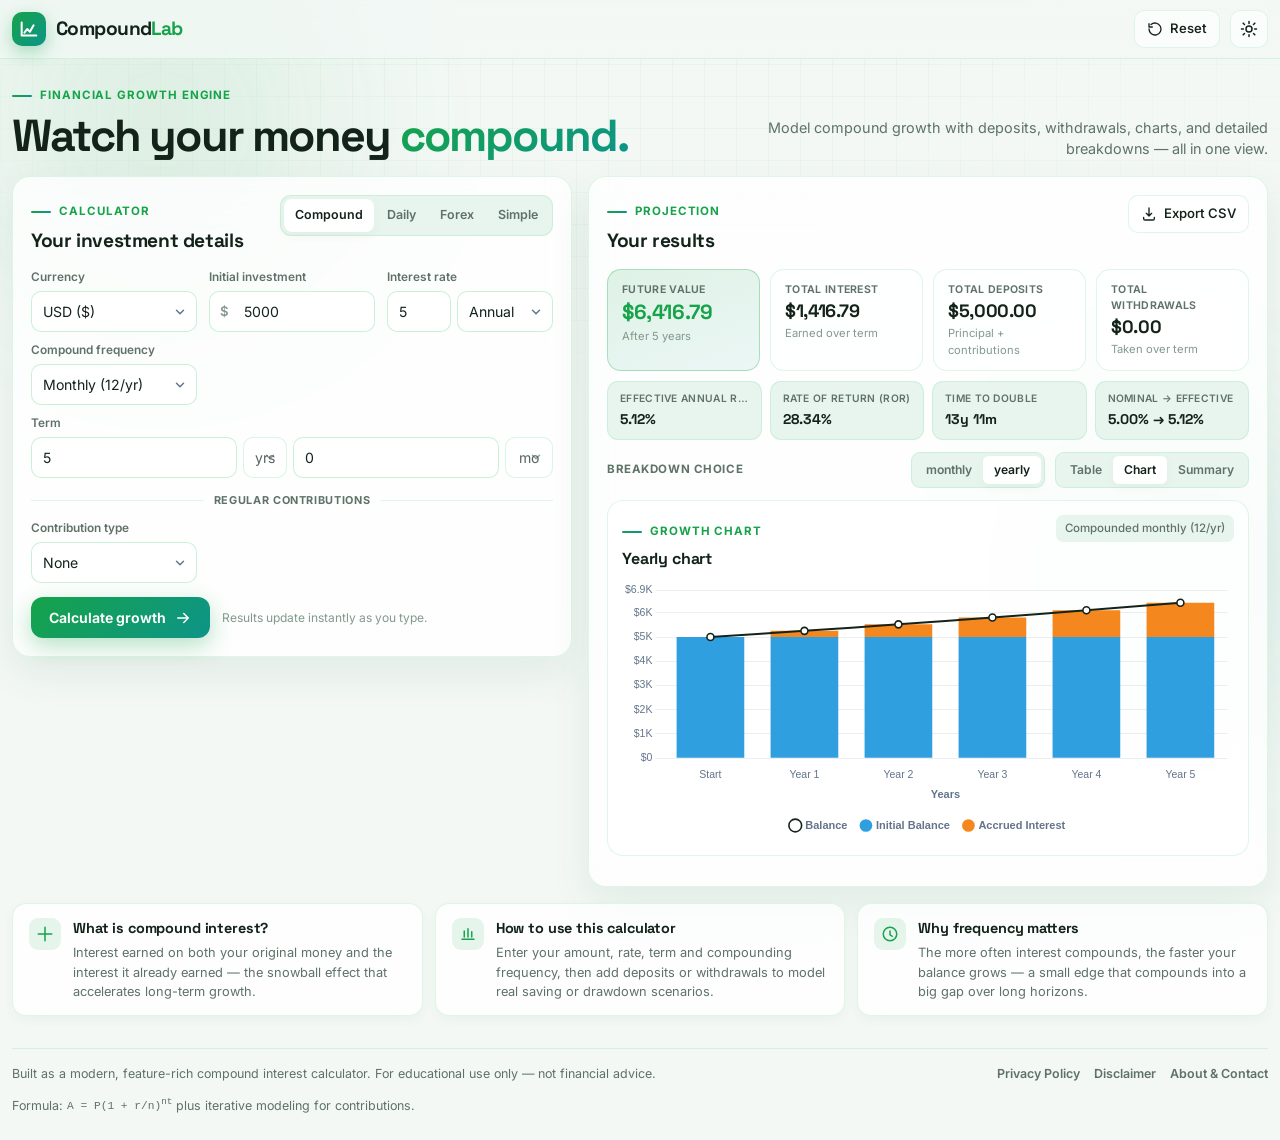
==== index.html @ c86c6cee "Add files via upload" ====
<!DOCTYPE html>
<html lang="en">
<head>
  <meta charset="UTF-8">
  <meta name="viewport" content="width=device-width, initial-scale=1.0">
  <title>Compound Interest Calculator — Free, with Deposits, Withdrawals & Charts</title>
  <meta name="description" content="Free compound interest calculator with regular deposits, withdrawals, monthly/yearly breakdowns, stacked growth chart and CSV export. See how your money grows over time.">
  <meta name="keywords" content="compound interest calculator, compound interest, savings calculator, investment growth, APY calculator, interest calculator, deposits and withdrawals">
  <meta name="author" content="CompoundLab">
  <meta name="robots" content="index, follow">
  <link rel="canonical" href="https://pramod27co.github.io/Compound-interest-calculator-lab/">
  <link rel="icon" href="favicon.svg" type="image/svg+xml">

  <meta property="og:type" content="website">
  <meta property="og:site_name" content="CompoundLab">
  <meta property="og:title" content="Compound Interest Calculator — Grow Your Money">
  <meta property="og:description" content="Model compound growth with deposits, withdrawals, a stacked growth chart and detailed breakdowns — free, no signup.">
  <meta property="og:url" content="https://pramod27co.github.io/Compound-interest-calculator-lab/">
  <meta property="og:image" content="https://pramod27co.github.io/Compound-interest-calculator-lab/og.png">
  <meta name="twitter:card" content="summary_large_image">
  <meta name="twitter:title" content="Compound Interest Calculator — Grow Your Money">
  <meta name="twitter:description" content="Deposits, withdrawals, stacked chart, monthly/yearly breakdowns. Free.">
  <meta name="twitter:image" content="https://pramod27co.github.io/Compound-interest-calculator-lab/og.png">
  <meta name="theme-color" content="#16a34a">

  <link rel="preconnect" href="https://fonts.googleapis.com">
  <link rel="preconnect" href="https://fonts.gstatic.com" crossorigin>
  <link href="https://fonts.googleapis.com/css2?family=Inter:wght@400;500;600;700;800&family=Space+Grotesk:wght@500;700&display=swap" rel="stylesheet">
  <link rel="stylesheet" href="styles.css">
  <script src="chart.umd.min.js"></script>
  <script type="application/ld+json">
  {
    "@context": "https://schema.org",
    "@type": "WebApplication",
    "name": "CompoundLab Compound Interest Calculator",
    "url": "https://pramod27co.github.io/Compound-interest-calculator-lab/",
    "applicationCategory": "FinanceApplication",
    "operatingSystem": "Any",
    "description": "Free compound interest calculator with deposits, withdrawals, stacked growth chart and monthly or yearly breakdowns.",
    "offers": { "@type": "Offer", "price": "0", "priceCurrency": "USD" }
  }
  </script>
</head>
<body>
  <div class="bg-orb orb-a"></div>
  <div class="bg-orb orb-b"></div>
  <div class="bg-grid"></div>

  <header class="site-header">
    <div class="container header-inner">
      <a class="brand" href="#" aria-label="Compound Interest Calculator home">
        <span class="brand-mark">
          <svg width="22" height="22" viewBox="0 0 24 24" fill="none" aria-hidden="true">
            <path d="M4 19V5m0 14h16M7 16l3-4 3 3 4-7" stroke="currentColor" stroke-width="2.2" stroke-linecap="round" stroke-linejoin="round"/>
          </svg>
        </span>
        <span class="brand-name">Compound<span>Lab</span></span>
      </a>
      <div class="header-actions">
        <button class="ghost-btn" id="resetBtn" type="button" title="Reset to defaults">
          <svg width="16" height="16" viewBox="0 0 24 24" fill="none" aria-hidden="true"><path d="M3 12a9 9 0 1 0 3-6.708" stroke="currentColor" stroke-width="2" stroke-linecap="round"/><path d="M3 4v5h5" stroke="currentColor" stroke-width="2" stroke-linecap="round" stroke-linejoin="round"/></svg>
          <span>Reset</span>
        </button>
        <button class="ghost-btn icon-only" id="themeBtn" type="button" aria-label="Toggle theme" title="Toggle theme">
          <svg class="icon-sun" width="18" height="18" viewBox="0 0 24 24" fill="none" aria-hidden="true"><circle cx="12" cy="12" r="4" stroke="currentColor" stroke-width="2"/><path d="M12 2v2.5M12 19.5V22M4.22 4.22l1.77 1.77M17.95 17.95l1.83 1.83M2 12h2.5M19.5 12H22M4.22 19.78l1.77-1.77M17.95 6.05l1.83-1.83" stroke="currentColor" stroke-width="2" stroke-linecap="round"/></svg>
          <svg class="icon-moon" width="18" height="18" viewBox="0 0 24 24" fill="none" aria-hidden="true"><path d="M21 12.79A9 9 0 1 1 11.21 3c.2 0 .4 0 .6.02A7 7 0 0 0 20.98 12.19c.02.2.02.4.02.6Z" stroke="currentColor" stroke-width="2" stroke-linecap="round" stroke-linejoin="round"/></svg>
        </button>
      </div>
    </div>
  </header>

  <main class="container main-content">
    <section class="hero">
      <div>
        <p class="eyebrow">Financial Growth Engine</p>
        <h1>Watch your money <span class="gradient-text">compound.</span></h1>
      </div>
      <p class="hero-sub">Model compound growth with deposits, withdrawals, charts, and detailed breakdowns — all in one view.</p>
    </section>

    <div class="calculator-shell">
      <section class="panel form-panel" aria-labelledby="calc-heading">
        <div class="panel-head">
          <div>
            <p class="panel-eyebrow">Calculator</p>
            <h2 id="calc-heading">Your investment details</h2>
          </div>
          <div class="mode-tabs" role="tablist" aria-label="Calculator mode">
            <button class="mode-tab active" role="tab" aria-selected="true" data-mode="compound">Compound</button>
            <button class="mode-tab" role="tab" aria-selected="false" data-mode="daily">Daily</button>
            <button class="mode-tab" role="tab" aria-selected="false" data-mode="forex">Forex</button>
            <button class="mode-tab" role="tab" aria-selected="false" data-mode="simple">Simple</button>
          </div>
        </div>

        <form id="calcForm" novalidate>
          <div class="field-grid form-top">
            <label class="field">
              <span class="field-label">Currency</span>
              <div class="input-wrap">
                <select id="currency" class="control">
                  <option value="USD" data-symbol="$" selected>USD ($)</option>
                  <option value="EUR" data-symbol="€">EUR (€)</option>
                  <option value="GBP" data-symbol="£">GBP (£)</option>
                  <option value="INR" data-symbol="₹">INR (₹)</option>
                  <option value="JPY" data-symbol="¥">JPY (¥)</option>
                  <option value="CAD" data-symbol="C$">CAD (C$)</option>
                  <option value="AUD" data-symbol="A$">AUD (A$)</option>
                  <option value="CHF" data-symbol="Fr">CHF (Fr)</option>
                </select>
              </div>
            </label>

            <label class="field">
              <span class="field-label">Initial investment</span>
              <div class="input-wrap has-prefix">
                <span class="affix prefix currency-symbol">$</span>
                <input id="principal" class="control" type="number" min="0" step="any" value="5000" inputmode="decimal">
              </div>
            </label>

            <label class="field">
              <span class="field-label">Interest rate</span>
              <div class="split-input">
                <input id="rate" class="control" type="number" min="0" step="any" value="5" inputmode="decimal">
                <select id="ratePeriod" class="control split-select">
                  <option value="daily">Daily</option>
                  <option value="weekly">Weekly</option>
                  <option value="monthly">Monthly</option>
                  <option value="quarterly">Quarterly</option>
                  <option value="annual" selected>Annual</option>
                </select>
              </div>
            </label>

            <label class="field compound-only">
              <span class="field-label">Compound frequency</span>
              <div class="input-wrap">
                <select id="compoundFrequency" class="control">
                  <option value="365">Daily (365/yr)</option>
                  <option value="360">Daily (360/yr)</option>
                  <option value="104">Semi-weekly (104/yr)</option>
                  <option value="52">Weekly (52/yr)</option>
                  <option value="26">Bi-weekly (26/yr)</option>
                  <option value="24">Semi-monthly (24/yr)</option>
                  <option value="12" selected>Monthly (12/yr)</option>
                  <option value="6">Bi-monthly (6/yr)</option>
                  <option value="4">Quarterly (4/yr)</option>
                  <option value="2">Half-yearly (2/yr)</option>
                  <option value="1">Yearly (1/yr)</option>
                  <option value="custom">Custom</option>
                </select>
              </div>
            </label>

            <label class="field compound-only custom-compound-field" id="customCompoundField" hidden>
              <span class="field-label">Compounds per year</span>
              <div class="input-wrap">
                <input id="customCompound" class="control" type="number" min="1" max="365" step="1" value="12" inputmode="numeric">
              </div>
            </label>

            <div class="field term-field">
              <span class="field-label">Term</span>
              <div class="split-input term-inputs">
                <input id="years" class="control" type="number" min="0" max="100" step="1" value="5" inputmode="numeric" aria-label="Years">
                <select id="yearsUnit" class="control split-select" disabled aria-hidden="true" tabindex="-1"><option>yrs</option></select>
                <input id="months" class="control" type="number" min="0" max="11" step="1" value="0" inputmode="numeric" aria-label="Months">
                <select id="monthsUnit" class="control split-select" disabled aria-hidden="true" tabindex="-1"><option>mo</option></select>
              </div>
            </div>
          </div>

          <div class="section-divider">
            <span>Regular contributions</span>
          </div>

          <div class="field-grid">
            <label class="field">
              <span class="field-label">Contribution type</span>
              <div class="input-wrap">
                <select id="contributionType" class="control">
                  <option value="none" selected>None</option>
                  <option value="deposits">Deposits only</option>
                  <option value="withdrawals">Withdrawals only</option>
                  <option value="both">Deposits & withdrawals</option>
                </select>
              </div>
            </label>

            <label class="field contribution-deposit">
              <span class="field-label">Deposit amount</span>
              <div class="input-wrap has-prefix">
                <span class="affix prefix currency-symbol">$</span>
                <input id="depositAmount" class="control" type="number" min="0" step="any" value="100" inputmode="decimal">
              </div>
            </label>

            <label class="field contribution-deposit">
              <span class="field-label">Deposit frequency</span>
              <div class="input-wrap">
                <select id="depositFrequency" class="control">
                  <option value="weekly">Weekly</option>
                  <option value="biweekly">Bi-weekly</option>
                  <option value="monthly" selected>Monthly</option>
                  <option value="quarterly">Quarterly</option>
                  <option value="halfyearly">Half-yearly</option>
                  <option value="yearly">Yearly</option>
                </select>
              </div>
            </label>

            <label class="field contribution-deposit">
              <span class="field-label">Deposits made at</span>
              <div class="input-wrap">
                <select id="depositTiming" class="control">
                  <option value="end" selected>End of period</option>
                  <option value="beginning">Beginning of period</option>
                </select>
              </div>
            </label>

            <label class="field contribution-deposit">
              <span class="field-label">Annual deposit increase</span>
              <div class="split-input">
                <input id="depositIncrease" class="control" type="number" min="0" step="any" value="0" inputmode="decimal">
                <select id="depositIncreaseType" class="control split-select">
                  <option value="percent" selected>%</option>
                  <option value="fixed">$</option>
                </select>
              </div>
            </label>

            <label class="field contribution-withdrawal">
              <span class="field-label">Withdrawal amount</span>
              <div class="input-wrap has-prefix">
                <span class="affix prefix" id="withdrawAffix">$</span>
                <input id="withdrawAmount" class="control" type="number" min="0" step="any" value="0" inputmode="decimal">
              </div>
            </label>

            <label class="field contribution-withdrawal">
              <span class="field-label">Withdrawal type/frequency</span>
              <div class="input-wrap">
                <select id="withdrawType" class="control">
                  <option value="fixed_monthly" selected>Fixed amount monthly</option>
                  <option value="fixed_quarterly">Fixed amount quarterly</option>
                  <option value="fixed_halfyearly">Fixed amount half-yearly</option>
                  <option value="fixed_yearly">Fixed amount yearly</option>
                  <option value="percent_monthly">% of balance each month</option>
                  <option value="percent_quarterly">% of balance each quarter</option>
                  <option value="percent_yearly">% of balance each year</option>
                  <option value="earnings_monthly">% of earnings monthly</option>
                  <option value="earnings_yearly">% of earnings yearly</option>
                </select>
              </div>
            </label>

            <label class="field contribution-withdrawal">
              <span class="field-label">Annual withdrawal increase</span>
              <div class="input-wrap has-suffix">
                <input id="withdrawIncrease" class="control" type="number" min="0" step="any" value="0" inputmode="decimal">
                <span class="affix suffix">%</span>
              </div>
            </label>
          </div>

          <div class="form-actions">
            <button class="primary-btn" type="submit">
              <span>Calculate growth</span>
              <svg width="18" height="18" viewBox="0 0 24 24" fill="none" aria-hidden="true"><path d="M5 12h14m0 0-6-6m6 6-6 6" stroke="currentColor" stroke-width="2" stroke-linecap="round" stroke-linejoin="round"/></svg>
            </button>
            <p class="form-hint">Results update instantly as you type.</p>
          </div>
        </form>
      </section>

      <section class="panel results-panel" aria-live="polite">
        <div class="panel-head results-head">
          <div>
            <p class="panel-eyebrow">Projection</p>
            <h2>Your results</h2>
          </div>
          <div class="results-head-actions">
            <button class="ghost-btn" id="exportBtnTop" type="button" title="Export breakdown as CSV">
              <svg width="16" height="16" viewBox="0 0 24 24" fill="none" aria-hidden="true"><path d="M12 3v12m0 0 4-4m-4 4-4-4M4 17v2a2 2 0 0 0 2 2h12a2 2 0 0 0 2-2v-2" stroke="currentColor" stroke-width="2" stroke-linecap="round" stroke-linejoin="round"/></svg>
              <span>Export CSV</span>
            </button>
          </div>
        </div>

        <div class="stats-grid">
          <article class="stat-card hero-stat">
            <p class="stat-label">Future value</p>
            <p class="stat-value" id="futureValue">$0.00</p>
            <p class="stat-meta" id="futureMeta">After 5 years</p>
          </article>
          <article class="stat-card">
            <p class="stat-label">Total interest</p>
            <p class="stat-value" id="totalInterest">$0.00</p>
            <p class="stat-meta" id="interestMeta">Earned over term</p>
          </article>
          <article class="stat-card">
            <p class="stat-label">Total deposits</p>
            <p class="stat-value" id="totalDeposits">$0.00</p>
            <p class="stat-meta">Principal + contributions</p>
          </article>
          <article class="stat-card">
            <p class="stat-label">Total withdrawals</p>
            <p class="stat-value" id="totalWithdrawals">$0.00</p>
            <p class="stat-meta">Taken over term</p>
          </article>
        </div>

        <div class="insight-grid">
          <div class="insight-card">
            <span class="insight-label">Effective annual rate (APY)</span>
            <span class="insight-value" id="effectiveRate">0%</span>
          </div>
          <div class="insight-card">
            <span class="insight-label">Rate of return (RoR)</span>
            <span class="insight-value" id="rorValue">0%</span>
          </div>
          <div class="insight-card">
            <span class="insight-label">Time to double</span>
            <span class="insight-value" id="doubleTime">—</span>
          </div>
          <div class="insight-card">
            <span class="insight-label">Nominal → Effective</span>
            <span class="insight-value" id="rateCompare">0% → 0%</span>
          </div>
        </div>

        <div class="view-bar">
          <span class="view-bar-label">Breakdown choice</span>
          <div class="segmented" role="tablist" aria-label="Breakdown period">
            <button class="segmented-btn" data-period="monthly" role="tab" aria-selected="false">monthly</button>
            <button class="segmented-btn active" data-period="yearly" role="tab" aria-selected="true">yearly</button>
          </div>
          <div class="segmented" role="tablist" aria-label="Breakdown display">
            <button class="segmented-btn" data-view="table" role="tab" aria-selected="false">Table</button>
            <button class="segmented-btn active" data-view="chart" role="tab" aria-selected="true">Chart</button>
            <button class="segmented-btn" data-view="summary" role="tab" aria-selected="false">Summary</button>
          </div>
        </div>

        <div class="chart-card" id="chartCard">
          <div class="chart-head">
            <div>
              <p class="panel-eyebrow">Growth chart</p>
              <h3 id="chartTitle">Yearly chart</h3>
            </div>
            <div class="legend-note" id="chartNote">Compounded monthly</div>
          </div>
          <div class="chart-wrap">
            <canvas id="growthChart" aria-label="Growth chart" role="img"></canvas>
          </div>
        </div>

        <div class="summary-card" id="summaryCard" hidden>
          <div class="summary-head">
            <div>
              <p class="panel-eyebrow">Summary</p>
              <h3>At a glance</h3>
            </div>
          </div>
          <div class="summary-grid" id="summaryGrid"></div>
        </div>

        <div class="breakdown-card" id="tableCard">
          <div class="breakdown-head">
            <div>
              <p class="panel-eyebrow">Breakdown</p>
              <h3 id="breakdownTitle">Yearly detail</h3>
            </div>
            <button class="ghost-btn" id="exportBtn" type="button" title="Export breakdown as CSV">
              <svg width="16" height="16" viewBox="0 0 24 24" fill="none" aria-hidden="true"><path d="M12 3v12m0 0 4-4m-4 4-4-4M4 17v2a2 2 0 0 0 2 2h12a2 2 0 0 0 2-2v-2" stroke="currentColor" stroke-width="2" stroke-linecap="round" stroke-linejoin="round"/></svg>
              <span>Export CSV</span>
            </button>
          </div>
          <div class="table-wrap">
            <table class="breakdown-table">
              <thead>
                <tr>
                  <th id="periodCol">Year</th>
                  <th>Deposits</th>
                  <th>Withdrawals</th>
                  <th>Interest</th>
                  <th>Total deposits</th>
                  <th>Accrued interest</th>
                  <th>Balance</th>
                </tr>
              </thead>
              <tbody id="breakdownBody"></tbody>
            </table>
          </div>
        </div>
      </section>
    </div>

    <section class="info-grid">
      <article class="info-card">
        <div class="info-icon">
          <svg width="18" height="18" viewBox="0 0 24 24" fill="none" aria-hidden="true"><path d="M12 3v18M3 12h18" stroke="currentColor" stroke-width="2" stroke-linecap="round"/></svg>
        </div>
        <div class="info-body">
          <h3>What is compound interest?</h3>
          <p>Interest earned on both your original money and the interest it already earned — the snowball effect that accelerates long-term growth.</p>
        </div>
      </article>
      <article class="info-card">
        <div class="info-icon">
          <svg width="18" height="18" viewBox="0 0 24 24" fill="none" aria-hidden="true"><path d="M4 19h16M7 16V8m5 8V5m5 11v-7" stroke="currentColor" stroke-width="2" stroke-linecap="round"/></svg>
        </div>
        <div class="info-body">
          <h3>How to use this calculator</h3>
          <p>Enter your amount, rate, term and compounding frequency, then add deposits or withdrawals to model real saving or drawdown scenarios.</p>
        </div>
      </article>
      <article class="info-card">
        <div class="info-icon">
          <svg width="18" height="18" viewBox="0 0 24 24" fill="none" aria-hidden="true"><path d="M12 8v5l3 2M21 12a9 9 0 1 1-18 0 9 9 0 0 1 18 0Z" stroke="currentColor" stroke-width="2" stroke-linecap="round"/></svg>
        </div>
        <div class="info-body">
          <h3>Why frequency matters</h3>
          <p>The more often interest compounds, the faster your balance grows — a small edge that compounds into a big gap over long horizons.</p>
        </div>
      </article>
    </section>
  </main>

  <footer class="site-footer">
    <div class="container footer-inner">
      <p>Built as a modern, feature-rich compound interest calculator. For educational use only — not financial advice.</p>
      <nav class="footer-links" aria-label="Footer">
        <a href="privacy.html">Privacy Policy</a>
        <a href="disclaimer.html">Disclaimer</a>
        <a href="about.html">About &amp; Contact</a>
      </nav>
      <p class="footer-note">Formula: <span class="mono">A = P(1 + r/n)<sup>nt</sup></span> plus iterative modeling for contributions.</p>
    </div>
  </footer>

  <script src="app.js"></script>
</body>
</html>
---- styles.css ----
:root {
  --bg: #f3f8f5;
  --bg-elev: rgba(255, 255, 255, 0.78);
  --bg-elev-solid: #ffffff;
  --bg-soft: #e8f5ee;
  --text: #14231a;
  --muted: #5f7268;
  --muted-2: #83998d;
  --border: rgba(34, 197, 94, 0.14);
  --border-strong: rgba(34, 197, 94, 0.24);
  --primary: #16a34a;
  --primary-2: #0d9488;
  --primary-soft: rgba(22, 163, 74, 0.1);
  --success: #059669;
  --danger: #dc2626;
  --shadow: 0 16px 40px rgba(20, 83, 45, 0.08);
  --shadow-sm: 0 4px 12px rgba(20, 83, 45, 0.04);
  --radius: 18px;
  --radius-sm: 12px;
  --radius-xs: 8px;
  --transition: 200ms cubic-bezier(.2,.8,.2,1);
}

[data-theme="dark"] {
  --bg: #0a1410;
  --bg-elev: rgba(14, 24, 19, 0.78);
  --bg-elev-solid: #121f18;
  --bg-soft: #162a20;
  --text: #e8f5ee;
  --muted: #9ab0a4;
  --muted-2: #6f8a7d;
  --border: rgba(74, 222, 128, 0.14);
  --border-strong: rgba(74, 222, 128, 0.26);
  --primary: #4ade80;
  --primary-2: #2dd4bf;
  --primary-soft: rgba(74, 222, 128, 0.12);
  --success: #34d399;
  --danger: #f87171;
  --shadow: 0 20px 60px rgba(0, 0, 0, 0.35);
  --shadow-sm: 0 4px 16px rgba(0, 0, 0, 0.2);
}

*, *::before, *::after { box-sizing: border-box; }
html { scroll-behavior: smooth; }
body {
  margin: 0;
  min-height: 100vh;
  font-family: Inter, system-ui, -apple-system, sans-serif;
  color: var(--text);
  background: var(--bg);
  line-height: 1.5;
  overflow-x: hidden;
}
button, input, select { font: inherit; color: inherit; }
button { cursor: pointer; }

.bg-orb {
  position: fixed;
  border-radius: 50%;
  filter: blur(80px);
  pointer-events: none;
  z-index: 0;
  opacity: 0.55;
}
.orb-a {
  width: 480px; height: 480px;
  top: -120px; left: -80px;
  background: radial-gradient(circle, rgba(22,163,74,0.28), transparent 70%);
}
.orb-b {
  width: 420px; height: 420px;
  top: 40vh; right: -120px;
  background: radial-gradient(circle, rgba(13,148,136,0.22), transparent 70%);
}
[data-theme="dark"] .orb-a { opacity: 0.3; }
[data-theme="dark"] .orb-b { opacity: 0.25; }
.bg-grid {
  position: fixed; inset: 0; pointer-events: none; z-index: 0;
  background-image: linear-gradient(var(--border) 1px, transparent 1px), linear-gradient(90deg, var(--border) 1px, transparent 1px);
  background-size: 32px 32px;
  mask-image: radial-gradient(ellipse 70% 50% at 50% 0%, black 30%, transparent 100%);
  -webkit-mask-image: radial-gradient(ellipse 70% 50% at 50% 0%, black 30%, transparent 100%);
  opacity: 0.4;
}

.container {
  width: min(1520px, calc(100% - 24px));
  margin: 0 auto;
  position: relative;
  z-index: 1;
}

.site-header {
  position: sticky;
  top: 0;
  z-index: 50;
  backdrop-filter: blur(20px);
  -webkit-backdrop-filter: blur(20px);
  background: color-mix(in srgb, var(--bg) 72%, transparent);
  border-bottom: 1px solid var(--border);
}
.header-inner {
  display: flex;
  align-items: center;
  justify-content: space-between;
  gap: 12px;
  padding: 10px 0;
}
.brand {
  display: inline-flex;
  align-items: center;
  gap: 10px;
  text-decoration: none;
  color: var(--text);
  font-weight: 700;
}
.brand-mark {
  width: 34px; height: 34px;
  border-radius: 10px;
  display: grid; place-items: center;
  background: linear-gradient(135deg, var(--primary), var(--primary-2));
  color: white;
  box-shadow: 0 6px 18px rgba(22,163,74,0.35);
}
.brand-name {
  font-family: "Space Grotesk", Inter, sans-serif;
  font-size: 1.2rem;
  letter-spacing: -0.03em;
}
.brand-name span { color: var(--primary); }
.header-actions { display: flex; gap: 10px; align-items: center; }

.ghost-btn {
  display: inline-flex;
  align-items: center;
  gap: 7px;
  padding: 8px 12px;
  border-radius: 10px;
  border: 1px solid var(--border);
  background: color-mix(in srgb, var(--bg-elev-solid) 70%, transparent);
  color: var(--text);
  font-size: 0.82rem;
  font-weight: 550;
  transition: all var(--transition);
}
.ghost-btn:hover { border-color: var(--border-strong); transform: translateY(-1px); background: var(--bg-elev-solid); }
.ghost-btn.icon-only { padding: 8px; width: 38px; height: 38px; justify-content: center; }
.icon-moon { display: none; }
[data-theme="dark"] .icon-sun { display: none; }
[data-theme="dark"] .icon-moon { display: block; }

.main-content { padding: 20px 0 32px; }
.hero { display: flex; align-items: flex-end; justify-content: space-between; gap: 16px; margin: 0 0 16px; text-align: left; }
.hero > :first-child { flex: 1; }
.eyebrow, .panel-eyebrow {
  display: inline-flex;
  align-items: center;
  gap: 8px;
  font-size: 0.72rem;
  font-weight: 700;
  letter-spacing: 0.08em;
  text-transform: uppercase;
  color: var(--primary);
  margin: 0 0 6px;
}
.eyebrow::before, .panel-eyebrow::before {
  content: "";
  width: 20px; height: 2px;
  background: linear-gradient(90deg, var(--primary), var(--primary-2));
  border-radius: 2px;
}
.hero h1 {
  font-family: "Space Grotesk", Inter, sans-serif;
  font-size: clamp(1.8rem, 3.6vw, 2.8rem);
  line-height: 1.1;
  letter-spacing: -0.04em;
  margin: 0;
  text-wrap: balance;
}
.gradient-text {
  background: linear-gradient(135deg, var(--primary) 0%, var(--primary-2) 100%);
  -webkit-background-clip: text;
  background-clip: text;
  color: transparent;
}
.hero-sub {
  font-size: 0.9rem;
  color: var(--muted);
  margin: 0;
  max-width: 520px;
  line-height: 1.5;
  text-align: right;
}

.calculator-shell {
  display: grid;
  grid-template-columns: minmax(0, 560px) minmax(0, 1fr);
  gap: 16px;
  align-items: start;
}
.panel {
  background: var(--bg-elev);
  backdrop-filter: blur(20px);
  -webkit-backdrop-filter: blur(20px);
  border: 1px solid var(--border);
  border-radius: var(--radius);
  box-shadow: var(--shadow);
}
.form-panel { padding: 18px; position: sticky; top: 64px; }
.results-panel { padding: 18px; min-width: 0; }
.panel-head {
  display: flex;
  align-items: flex-start;
  justify-content: space-between;
  gap: 12px;
  margin-bottom: 14px;
}
.panel-head h2 {
  font-family: "Space Grotesk", Inter, sans-serif;
  font-size: 1.2rem;
  margin: 0;
  letter-spacing: -0.02em;
}

.mode-tabs {
  display: inline-flex;
  padding: 3px;
  background: var(--bg-soft);
  border-radius: 11px;
  border: 1px solid var(--border);
  gap: 2px;
  flex-shrink: 0;
}
.mode-tab {
  padding: 7px 11px;
  border: 0;
  border-radius: 8px;
  background: transparent;
  color: var(--muted);
  font-size: 0.78rem;
  font-weight: 600;
  transition: all var(--transition);
  white-space: nowrap;
}
.mode-tab.active {
  background: var(--bg-elev-solid);
  color: var(--text);
  box-shadow: var(--shadow-sm);
}

.field-grid {
  display: grid;
  grid-template-columns: repeat(3, minmax(0, 1fr));
  gap: 10px 12px;
}
.field { display: flex; flex-direction: column; gap: 4px; min-width: 0; }
.field[hidden] { display: none !important; }
.field-label {
  font-size: 0.74rem;
  font-weight: 600;
  color: var(--muted);
  white-space: nowrap;
  overflow: hidden;
  text-overflow: ellipsis;
}
.input-wrap { position: relative; display: flex; align-items: center; }
.control {
  width: 100%;
  padding: 9px 11px;
  border-radius: 10px;
  border: 1px solid var(--border-strong);
  background: color-mix(in srgb, var(--bg-elev-solid) 84%, transparent);
  color: var(--text);
  font-size: 0.88rem;
  transition: all var(--transition);
  appearance: none;
}
.control:focus {
  outline: none;
  border-color: color-mix(in srgb, var(--primary) 60%, var(--border));
  box-shadow: 0 0 0 4px var(--primary-soft);
}
.control:hover:not(:focus) { border-color: color-mix(in srgb, var(--muted) 40%, var(--border)); }
select.control {
  padding-right: 30px;
  background-image: url("data:image/svg+xml,%3Csvg xmlns='http://www.w3.org/2000/svg' width='14' height='14' viewBox='0 0 24 24' fill='none' stroke='%2364748b' stroke-width='2.5' stroke-linecap='round' stroke-linejoin='round'%3E%3Cpath d='m6 9 6 6 6-6'/%3E%3C/svg%3E");
  background-repeat: no-repeat;
  background-position: right 9px center;
  cursor: pointer;
}
.has-prefix .control { padding-left: 34px; }
.has-suffix .control { padding-right: 34px; }
.affix {
  position: absolute;
  color: var(--muted-2);
  font-weight: 600;
  font-size: 0.82rem;
  pointer-events: none;
  z-index: 1;
}
.prefix { left: 11px; }
.suffix { right: 11px; }

.split-input { display: flex; gap: 6px; }
.split-input .control { flex: 1; min-width: 0; }
.split-select { width: 82px !important; flex: 0 0 82px !important; }
.split-select:disabled { opacity: 0.7; cursor: default; text-align: center; padding: 0 4px; }
#yearsUnit { flex: 0 0 44px !important; width: 44px !important; }
#monthsUnit { flex: 0 0 48px !important; width: 48px !important; }
#ratePeriod { flex: 0 0 96px !important; width: 96px !important; }
.form-top .field { min-width: 0; }
.form-top > .field:last-child { grid-column: 1 / -1; }
.info-body { min-width: 0; }

.section-divider {
  display: flex;
  align-items: center;
  gap: 10px;
  margin: 14px 0 12px;
  color: var(--muted);
  font-size: 0.68rem;
  font-weight: 700;
  letter-spacing: 0.06em;
  text-transform: uppercase;
}
.section-divider::before, .section-divider::after {
  content: "";
  flex: 1;
  height: 1px;
  background: var(--border);
}
.section-divider span { white-space: nowrap; }

.form-actions {
  margin-top: 14px;
  display: flex;
  align-items: center;
  gap: 12px;
  flex-wrap: wrap;
}
.primary-btn {
  display: inline-flex;
  align-items: center;
  justify-content: center;
  gap: 8px;
  padding: 10px 18px;
  border-radius: 12px;
  border: 0;
  background: linear-gradient(135deg, var(--primary), var(--primary-2));
  color: white;
  font-weight: 650;
  font-size: 0.88rem;
  box-shadow: 0 8px 22px rgba(22,163,74,0.3);
  transition: all var(--transition);
}
.primary-btn:hover { transform: translateY(-1px); box-shadow: 0 12px 28px rgba(22,163,74,0.36); }
.primary-btn:active { transform: translateY(0); }
.form-hint { margin: 0; font-size: 0.75rem; color: var(--muted-2); }

/* Results */
.results-head-actions { display: flex; gap: 8px; }
.stats-grid {
  display: grid;
  grid-template-columns: repeat(4, minmax(0, 1fr));
  gap: 10px;
  margin-bottom: 10px;
}
.stat-card {
  padding: 12px 14px;
  border-radius: 14px;
  background: color-mix(in srgb, var(--bg-elev-solid) 60%, transparent);
  border: 1px solid var(--border);
  min-width: 0;
}
.stat-card.hero-stat {
  grid-column: span 1;
  background: linear-gradient(160deg, color-mix(in srgb, var(--primary) 14%, var(--bg-elev-solid)), color-mix(in srgb, var(--primary-2) 8%, var(--bg-elev-solid)));
  border-color: color-mix(in srgb, var(--primary) 20%, var(--border));
}
.stat-label {
  margin: 0 0 3px;
  font-size: 0.66rem;
  font-weight: 650;
  letter-spacing: 0.03em;
  text-transform: uppercase;
  color: var(--muted);
}
.stat-value {
  margin: 0;
  font-family: "Space Grotesk", Inter, sans-serif;
  font-size: clamp(1.05rem, 1.4vw, 1.35rem);
  font-weight: 700;
  letter-spacing: -0.02em;
  line-height: 1.15;
  overflow-wrap: anywhere;
}
.hero-stat .stat-value { color: var(--primary); font-size: clamp(1.15rem, 1.6vw, 1.55rem); }
.stat-meta { margin: 3px 0 0; font-size: 0.7rem; color: var(--muted-2); }

.insight-grid {
  display: grid;
  grid-template-columns: repeat(4, minmax(0, 1fr));
  gap: 8px;
  margin-bottom: 12px;
}
.insight-card {
  padding: 9px 12px;
  border-radius: 11px;
  background: var(--bg-soft);
  border: 1px solid var(--border);
  display: flex;
  flex-direction: column;
  gap: 2px;
  min-width: 0;
}
.insight-label { font-size: 0.64rem; font-weight: 600; color: var(--muted); text-transform: uppercase; letter-spacing: 0.03em; white-space: nowrap; overflow: hidden; text-overflow: ellipsis; }
.insight-value { font-size: 0.88rem; font-weight: 700; font-family: "Space Grotesk", Inter, sans-serif; overflow-wrap: anywhere; }

.chart-card, .breakdown-card {
  background: color-mix(in srgb, var(--bg-elev-solid) 55%, transparent);
  border: 1px solid var(--border);
  border-radius: 16px;
  padding: 14px;
}
.chart-card { margin-bottom: 12px; }
.chart-head, .breakdown-head {
  display: flex;
  align-items: flex-start;
  justify-content: space-between;
  gap: 12px;
  margin-bottom: 10px;
}
.chart-head h3, .breakdown-head h3 {
  margin: 0;
  font-family: "Space Grotesk", Inter, sans-serif;
  font-size: 1rem;
  letter-spacing: -0.01em;
}
.legend-note { font-size: 0.72rem; color: var(--muted); font-weight: 500; padding: 5px 9px; background: var(--bg-soft); border-radius: 7px; }
.chart-wrap { position: relative; width: 100%; height: 260px; }
.chart-wrap canvas { width: 100% !important; height: 100% !important; }

.view-bar {
  display: flex;
  align-items: center;
  gap: 10px;
  flex-wrap: wrap;
  margin-bottom: 12px;
}
.view-bar-label {
  font-size: 0.72rem;
  font-weight: 700;
  text-transform: uppercase;
  letter-spacing: 0.05em;
  color: var(--muted);
  margin-right: auto;
}

.summary-card {
  background: color-mix(in srgb, var(--bg-elev-solid) 55%, transparent);
  border: 1px solid var(--border);
  border-radius: 16px;
  padding: 16px;
  margin-bottom: 12px;
}
.summary-head { display: flex; align-items: flex-start; justify-content: space-between; gap: 12px; margin-bottom: 12px; }
.summary-head h3 { margin: 0; font-family: "Space Grotesk", Inter, sans-serif; font-size: 1rem; letter-spacing: -0.01em; }
.summary-grid {
  display: grid;
  grid-template-columns: repeat(3, minmax(0, 1fr));
  gap: 8px;
}
.summary-row {
  display: flex;
  align-items: baseline;
  justify-content: space-between;
  gap: 10px;
  padding: 10px 12px;
  background: var(--bg-soft);
  border: 1px solid var(--border);
  border-radius: 10px;
  font-size: 0.78rem;
}
.summary-row span { color: var(--muted); font-weight: 600; }
.summary-row strong {
  font-family: "Space Grotesk", Inter, sans-serif;
  font-size: 0.85rem;
  text-align: right;
  overflow-wrap: anywhere;
}

.segmented {
  display: inline-flex;
  padding: 3px;
  background: var(--bg-soft);
  border-radius: 9px;
  border: 1px solid var(--border);
}
.segmented-btn {
  padding: 5px 11px;
  border: 0;
  border-radius: 6px;
  background: transparent;
  font-size: 0.76rem;
  font-weight: 600;
  color: var(--muted);
  transition: all var(--transition);
}
.segmented-btn.active { background: var(--bg-elev-solid); color: var(--text); box-shadow: var(--shadow-sm); }

.table-wrap {
  overflow: auto;
  max-height: 300px;
  border-radius: 12px;
  border: 1px solid var(--border);
}
.breakdown-table {
  width: 100%;
  border-collapse: separate;
  border-spacing: 0;
  font-size: 0.78rem;
  min-width: 640px;
}
.breakdown-table th {
  position: sticky;
  top: 0;
  z-index: 1;
  text-align: right;
  padding: 9px 11px;
  font-size: 0.66rem;
  font-weight: 700;
  text-transform: uppercase;
  letter-spacing: 0.04em;
  color: var(--muted);
  background: color-mix(in srgb, var(--bg-elev-solid) 96%, var(--bg));
  border-bottom: 1px solid var(--border);
  white-space: nowrap;
}
.breakdown-table th:first-child, .breakdown-table td:first-child { text-align: left; }
.breakdown-table td {
  padding: 8px 11px;
  text-align: right;
  border-bottom: 1px solid var(--border);
  white-space: nowrap;
  font-variant-numeric: tabular-nums;
}
.breakdown-table tbody tr:last-child td { border-bottom: 0; }
.breakdown-table tbody tr:hover td { background: color-mix(in srgb, var(--primary-soft) 40%, transparent); }
.breakdown-table .num-positive { color: var(--success); }
.breakdown-table .num-negative { color: var(--danger); }
.breakdown-table .num-muted { color: var(--muted-2); }

.info-grid {
  display: grid;
  grid-template-columns: repeat(3, minmax(0, 1fr));
  gap: 12px;
  margin-top: 16px;
}
.info-card {
  display: flex;
  align-items: flex-start;
  gap: 12px;
  padding: 14px 16px;
  background: var(--bg-elev);
  backdrop-filter: blur(12px);
  border: 1px solid var(--border);
  border-radius: 14px;
  box-shadow: var(--shadow-sm);
}
.info-icon {
  width: 32px; height: 32px;
  flex: 0 0 32px;
  border-radius: 9px;
  display: grid; place-items: center;
  background: var(--primary-soft);
  color: var(--primary);
  margin-bottom: 0;
}
.info-card h3 {
  margin: 0 0 4px;
  font-size: 0.9rem;
  font-family: "Space Grotesk", Inter, sans-serif;
  letter-spacing: -0.01em;
}
.info-card p { margin: 0; color: var(--muted); font-size: 0.8rem; line-height: 1.5; }

.site-footer {
  padding: 0 0 24px;
  position: relative;
  z-index: 1;
}
.footer-inner {
  padding-top: 16px;
  border-top: 1px solid var(--border);
  display: flex;
  justify-content: space-between;
  gap: 12px;
  flex-wrap: wrap;
  color: var(--muted);
  font-size: 0.78rem;
}
.footer-inner p { margin: 0; }
.footer-links { display: flex; gap: 14px; flex-wrap: wrap; }
.footer-links a { color: var(--muted); text-decoration: none; font-weight: 600; transition: color var(--transition); }
.footer-links a:hover { color: var(--primary); text-decoration: underline; }
.mono { font-family: ui-monospace, SFMono-Regular, Menlo, monospace; font-size: 0.9em; }

/* Static pages (privacy / disclaimer / about) */
.page-shell { max-width: 820px; margin: 0 auto; padding: 32px 0 48px; }
.page-card {
  background: var(--bg-elev);
  backdrop-filter: blur(20px);
  border: 1px solid var(--border);
  border-radius: var(--radius);
  box-shadow: var(--shadow);
  padding: 32px;
}
.page-card h1 {
  font-family: "Space Grotesk", Inter, sans-serif;
  font-size: clamp(1.7rem, 4vw, 2.3rem);
  letter-spacing: -0.03em;
  margin: 0 0 6px;
}
.page-card h2 {
  font-family: "Space Grotesk", Inter, sans-serif;
  font-size: 1.15rem;
  letter-spacing: -0.01em;
  margin: 28px 0 8px;
}
.page-card p, .page-card li { color: var(--muted); font-size: 0.95rem; line-height: 1.7; }
.page-card ul { padding-left: 20px; margin: 8px 0; }
.page-card .updated { font-size: 0.8rem; color: var(--muted-2); margin: 0 0 18px; }
.page-card a { color: var(--primary); font-weight: 600; }
.back-link {
  display: inline-flex;
  align-items: center;
  gap: 7px;
  font-size: 0.85rem;
  font-weight: 650;
  color: var(--primary);
  text-decoration: none;
  margin-bottom: 16px;
}
.back-link:hover { text-decoration: underline; }

@media (max-width: 1100px) {
  .calculator-shell { grid-template-columns: 1fr; }
  .form-panel { position: static !important; }
  .results-panel { min-width: 0; }
  .field-grid { grid-template-columns: repeat(3, minmax(0, 1fr)); }
  .hero { flex-direction: column; align-items: flex-start; }
  .hero-sub { text-align: left; max-width: 100%; }
}
@media (max-width: 720px) {
  .main-content { padding: 14px 0 24px; }
  .form-panel, .results-panel { padding: 14px; border-radius: 16px; }
  .field-grid { grid-template-columns: repeat(2, minmax(0, 1fr)); }
  .stats-grid { grid-template-columns: repeat(2, minmax(0, 1fr)); }
  .insight-grid { grid-template-columns: repeat(2, minmax(0, 1fr)); }
  .summary-grid { grid-template-columns: repeat(2, minmax(0, 1fr)); }
  .info-grid { grid-template-columns: 1fr; }
  .panel-head { flex-direction: column; align-items: stretch; gap: 8px; }
  .mode-tabs { width: 100%; overflow-x: auto; }
  .mode-tab { flex: 1; padding: 7px 9px; font-size: 0.75rem; white-space: nowrap; }
  .chart-wrap { height: 230px; }
  .summary-grid { grid-template-columns: 1fr; }
  .header-inner { padding: 10px 0; }
  .brand-name { font-size: 1.1rem; }
  .ghost-btn span { display: none; }
  .ghost-btn { padding: 8px; width: 38px; justify-content: center; }
}
@media (max-width: 460px) {
  .container { width: min(1520px, calc(100% - 20px)); }
  .stats-grid { grid-template-columns: 1fr 1fr; gap: 8px; }
  .stat-card { padding: 10px 12px; }
  .stat-value { font-size: 1.05rem; }
  .hero-stat .stat-value { font-size: 1.15rem; }
  .insight-grid { grid-template-columns: 1fr 1fr; }
  .field-grid { grid-template-columns: 1fr 1fr; }
  .form-actions { flex-direction: column; align-items: stretch; }
  .primary-btn { width: 100%; }
  .form-hint { text-align: center; }
}

@media (prefers-reduced-motion: reduce) {
  *, *::before, *::after { animation-duration: 0.01ms !important; transition-duration: 0.01ms !important; scroll-behavior: auto !important; }
}
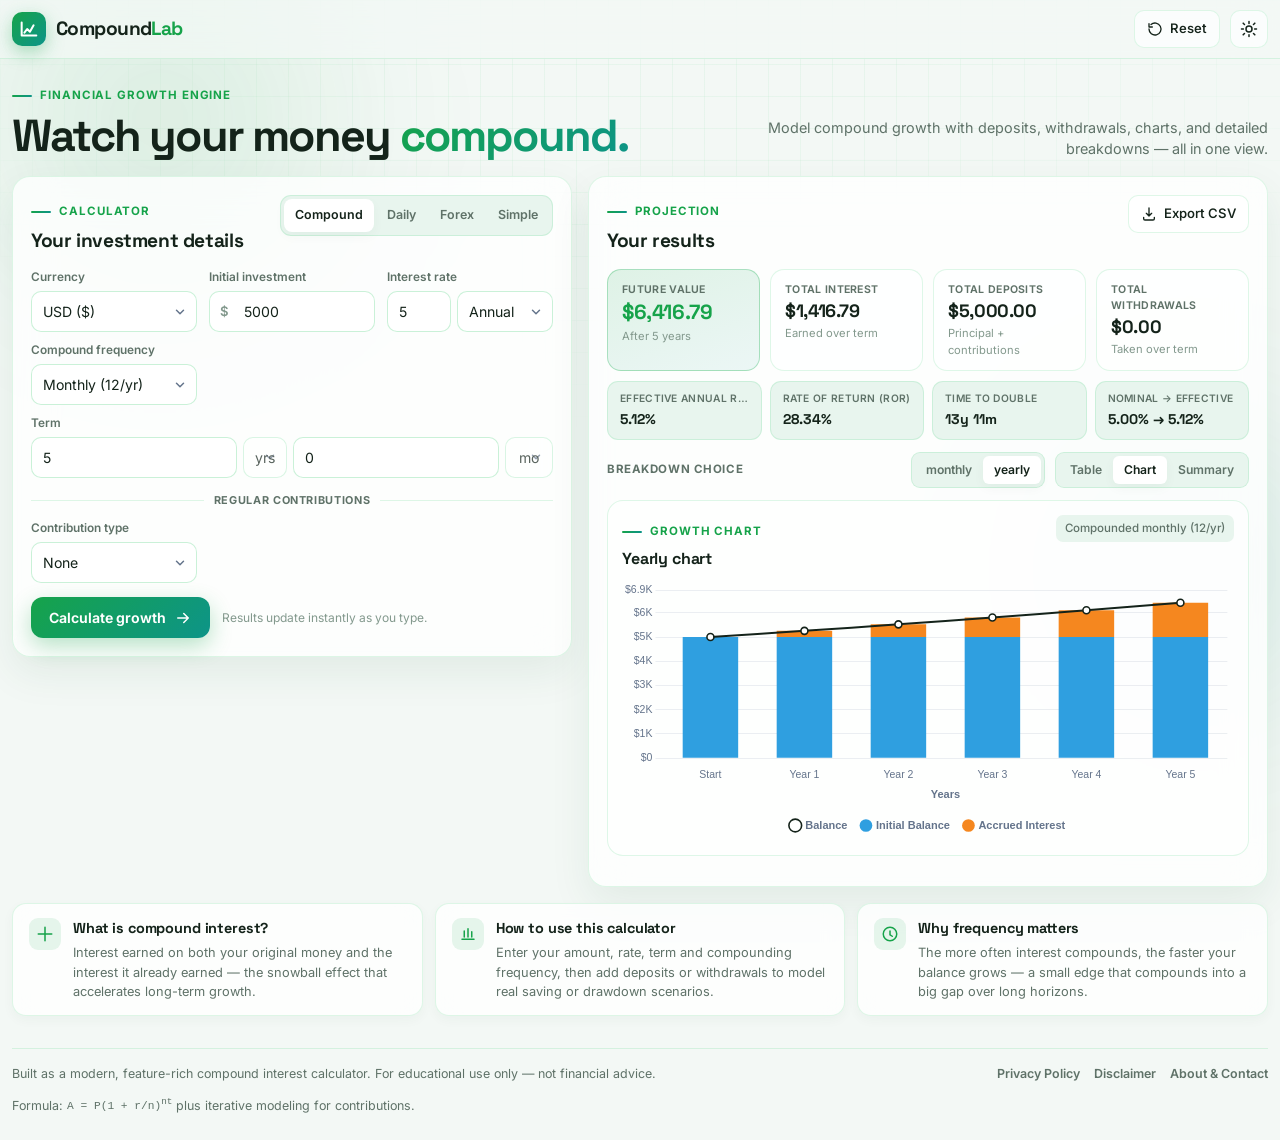
==== commit 120ba1f8: "Update URLs for clean domain, fix 100-year chart readability Point canonical/OG/sitemap/robots to co" ====
--- a/index.html
+++ b/index.html
@@ -8,19 +8,19 @@
   <meta name="keywords" content="compound interest calculator, compound interest, savings calculator, investment growth, APY calculator, interest calculator, deposits and withdrawals">
   <meta name="author" content="CompoundLab">
   <meta name="robots" content="index, follow">
-  <link rel="canonical" href="https://pramod27co.github.io/Compound-interest-calculator-lab/">
+  <link rel="canonical" href="https://compoundinterestcalculatorlab.github.io/">
   <link rel="icon" href="favicon.svg" type="image/svg+xml">
 
   <meta property="og:type" content="website">
   <meta property="og:site_name" content="CompoundLab">
   <meta property="og:title" content="Compound Interest Calculator — Grow Your Money">
   <meta property="og:description" content="Model compound growth with deposits, withdrawals, a stacked growth chart and detailed breakdowns — free, no signup.">
-  <meta property="og:url" content="https://pramod27co.github.io/Compound-interest-calculator-lab/">
-  <meta property="og:image" content="https://pramod27co.github.io/Compound-interest-calculator-lab/og.png">
+  <meta property="og:url" content="https://compoundinterestcalculatorlab.github.io/">
+  <meta property="og:image" content="https://compoundinterestcalculatorlab.github.io/og.png">
   <meta name="twitter:card" content="summary_large_image">
   <meta name="twitter:title" content="Compound Interest Calculator — Grow Your Money">
   <meta name="twitter:description" content="Deposits, withdrawals, stacked chart, monthly/yearly breakdowns. Free.">
-  <meta name="twitter:image" content="https://pramod27co.github.io/Compound-interest-calculator-lab/og.png">
+  <meta name="twitter:image" content="https://compoundinterestcalculatorlab.github.io/og.png">
   <meta name="theme-color" content="#16a34a">
 
   <link rel="preconnect" href="https://fonts.googleapis.com">
@@ -33,7 +33,7 @@
     "@context": "https://schema.org",
     "@type": "WebApplication",
     "name": "CompoundLab Compound Interest Calculator",
-    "url": "https://pramod27co.github.io/Compound-interest-calculator-lab/",
+    "url": "https://compoundinterestcalculatorlab.github.io/",
     "applicationCategory": "FinanceApplication",
     "operatingSystem": "Any",
     "description": "Free compound interest calculator with deposits, withdrawals, stacked growth chart and monthly or yearly breakdowns.",
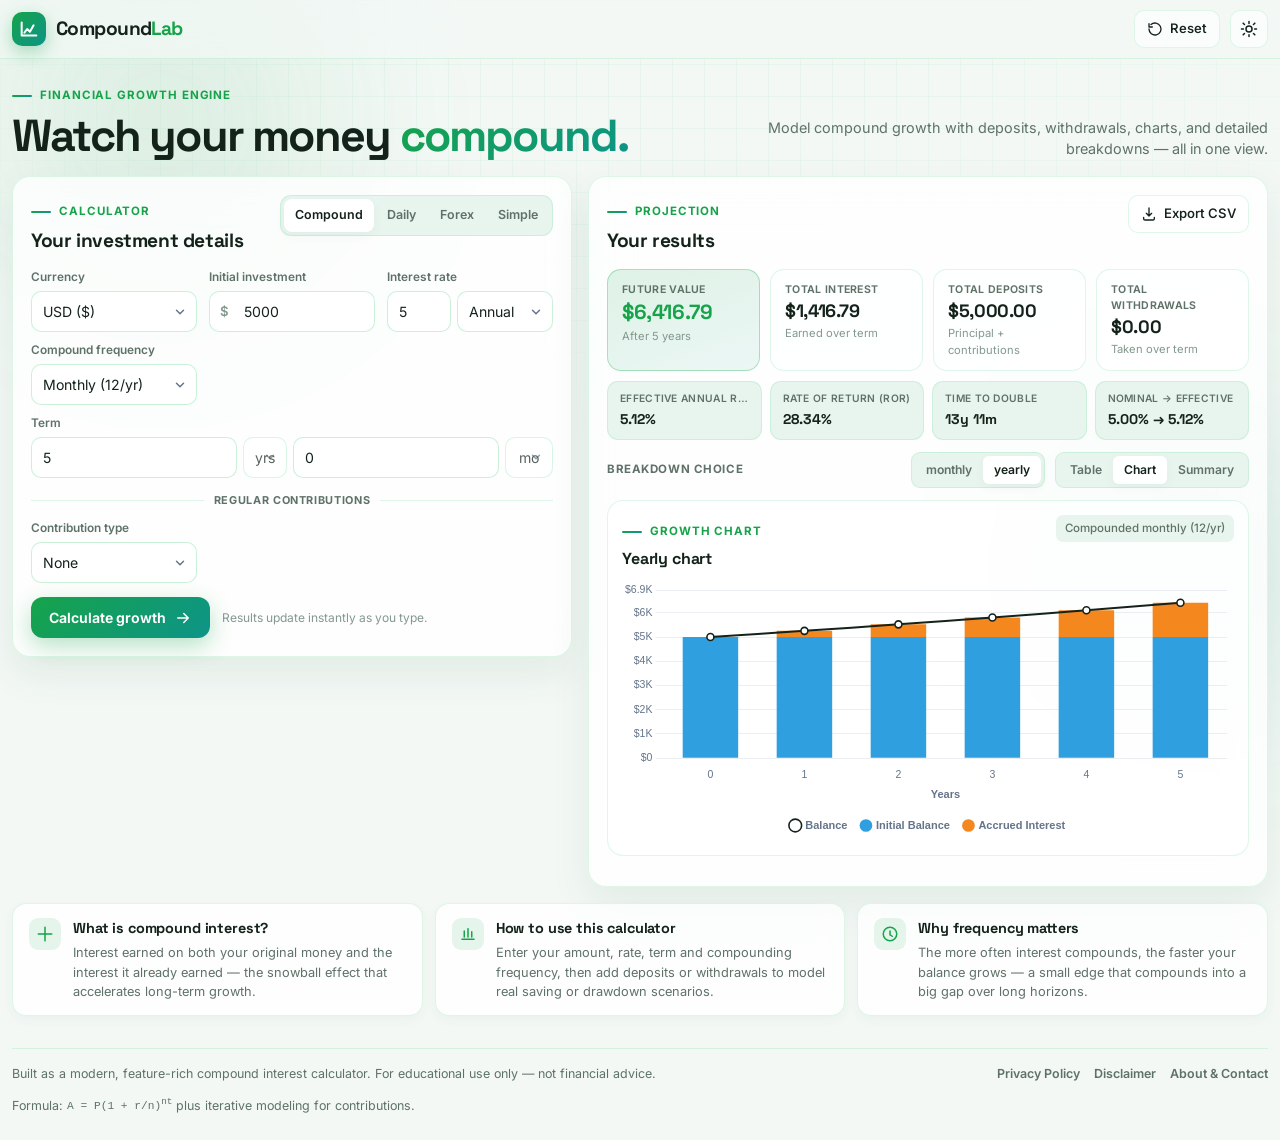
==== commit 0dcb00b8: "Chart labels: numeric years; add month/year increase period Show yearly x-axis as 0,1,2... (tooltip " ====
--- a/index.html
+++ b/index.html
@@ -221,12 +221,16 @@
             </label>
 
             <label class="field contribution-deposit">
-              <span class="field-label">Annual deposit increase</span>
+              <span class="field-label">Deposit increase</span>
               <div class="split-input">
                 <input id="depositIncrease" class="control" type="number" min="0" step="any" value="0" inputmode="decimal">
                 <select id="depositIncreaseType" class="control split-select">
                   <option value="percent" selected>%</option>
                   <option value="fixed">$</option>
+                </select>
+                <select id="depositIncreasePeriod" class="control split-select split-period">
+                  <option value="yearly" selected>/ yr</option>
+                  <option value="monthly">/ mo</option>
                 </select>
               </div>
             </label>
@@ -257,10 +261,13 @@
             </label>
 
             <label class="field contribution-withdrawal">
-              <span class="field-label">Annual withdrawal increase</span>
-              <div class="input-wrap has-suffix">
+              <span class="field-label">Withdrawal increase</span>
+              <div class="split-input">
                 <input id="withdrawIncrease" class="control" type="number" min="0" step="any" value="0" inputmode="decimal">
-                <span class="affix suffix">%</span>
+                <select id="withdrawIncreasePeriod" class="control split-select split-period">
+                  <option value="yearly" selected>% / yr</option>
+                  <option value="monthly">% / mo</option>
+                </select>
               </div>
             </label>
           </div>
--- a/styles.css
+++ b/styles.css
@@ -305,6 +305,7 @@
 .split-input .control { flex: 1; min-width: 0; }
 .split-select { width: 82px !important; flex: 0 0 82px !important; }
 .split-select:disabled { opacity: 0.7; cursor: default; text-align: center; padding: 0 4px; }
+.split-period { width: 88px !important; flex: 0 0 88px !important; padding-left: 8px; padding-right: 24px; }
 #yearsUnit { flex: 0 0 44px !important; width: 44px !important; }
 #monthsUnit { flex: 0 0 48px !important; width: 48px !important; }
 #ratePeriod { flex: 0 0 96px !important; width: 96px !important; }
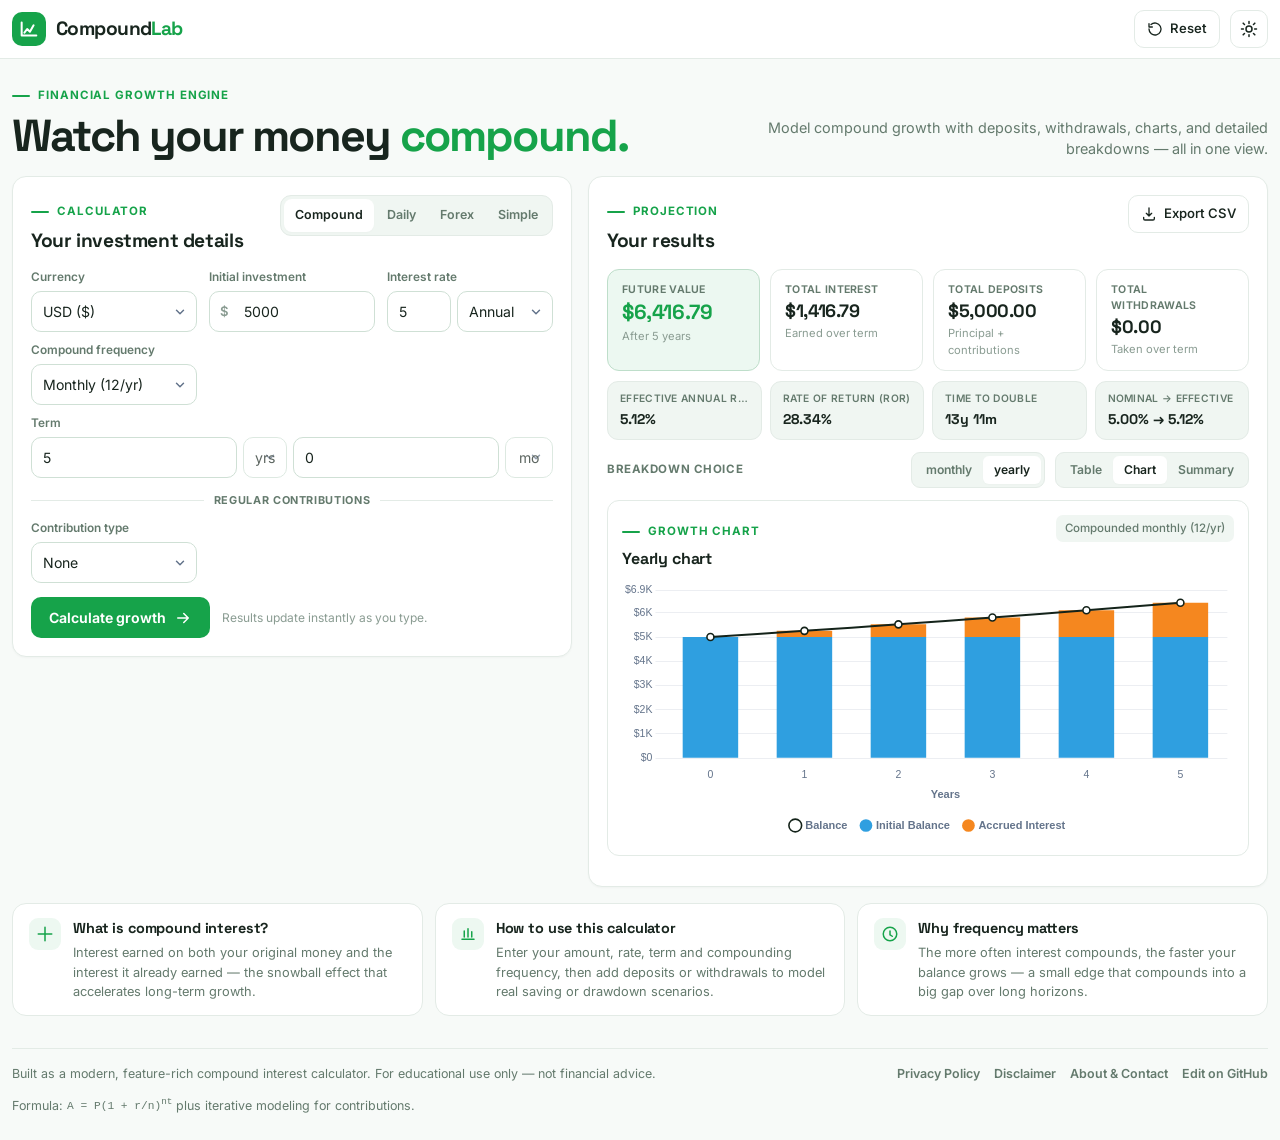
==== commit e8d3ba46: "Make UI more minimal and user-friendly Flatten theme: solid surfaces, no background ornaments, simpl" ====
--- a/index.html
+++ b/index.html
@@ -443,6 +443,7 @@
         <a href="privacy.html">Privacy Policy</a>
         <a href="disclaimer.html">Disclaimer</a>
         <a href="about.html">About &amp; Contact</a>
+        <a href="https://github.com/pramod27co/compoundinterestcalculatorlab.github.io" target="_blank" rel="noopener">Edit on GitHub</a>
       </nav>
       <p class="footer-note">Formula: <span class="mono">A = P(1 + r/n)<sup>nt</sup></span> plus iterative modeling for contributions.</p>
     </div>
--- a/styles.css
+++ b/styles.css
@@ -1,43 +1,43 @@
 :root {
-  --bg: #f3f8f5;
-  --bg-elev: rgba(255, 255, 255, 0.78);
+  --bg: #f7faf8;
+  --bg-elev: #ffffff;
   --bg-elev-solid: #ffffff;
-  --bg-soft: #e8f5ee;
-  --text: #14231a;
-  --muted: #5f7268;
-  --muted-2: #83998d;
-  --border: rgba(34, 197, 94, 0.14);
-  --border-strong: rgba(34, 197, 94, 0.24);
+  --bg-soft: #f0f6f2;
+  --text: #18251e;
+  --muted: #647a6d;
+  --muted-2: #8a9c92;
+  --border: #e3ebe6;
+  --border-strong: #cfe0d5;
   --primary: #16a34a;
-  --primary-2: #0d9488;
-  --primary-soft: rgba(22, 163, 74, 0.1);
+  --primary-2: #0f766e;
+  --primary-soft: rgba(22, 163, 74, 0.08);
   --success: #059669;
   --danger: #dc2626;
-  --shadow: 0 16px 40px rgba(20, 83, 45, 0.08);
-  --shadow-sm: 0 4px 12px rgba(20, 83, 45, 0.04);
-  --radius: 18px;
-  --radius-sm: 12px;
+  --shadow: 0 1px 2px rgba(16, 24, 20, 0.03);
+  --shadow-sm: 0 1px 2px rgba(16, 24, 20, 0.02);
+  --radius: 14px;
+  --radius-sm: 10px;
   --radius-xs: 8px;
-  --transition: 200ms cubic-bezier(.2,.8,.2,1);
+  --transition: 160ms ease;
 }
 
 [data-theme="dark"] {
-  --bg: #0a1410;
-  --bg-elev: rgba(14, 24, 19, 0.78);
-  --bg-elev-solid: #121f18;
-  --bg-soft: #162a20;
-  --text: #e8f5ee;
-  --muted: #9ab0a4;
-  --muted-2: #6f8a7d;
-  --border: rgba(74, 222, 128, 0.14);
-  --border-strong: rgba(74, 222, 128, 0.26);
+  --bg: #0f1713;
+  --bg-elev: #141e19;
+  --bg-elev-solid: #141e19;
+  --bg-soft: #192620;
+  --text: #edf5f0;
+  --muted: #9bb0a5;
+  --muted-2: #768d82;
+  --border: #24362d;
+  --border-strong: #335043;
   --primary: #4ade80;
   --primary-2: #2dd4bf;
-  --primary-soft: rgba(74, 222, 128, 0.12);
+  --primary-soft: rgba(74, 222, 128, 0.1);
   --success: #34d399;
   --danger: #f87171;
-  --shadow: 0 20px 60px rgba(0, 0, 0, 0.35);
-  --shadow-sm: 0 4px 16px rgba(0, 0, 0, 0.2);
+  --shadow: none;
+  --shadow-sm: none;
 }
 
 *, *::before, *::after { box-sizing: border-box; }
@@ -54,34 +54,7 @@
 button, input, select { font: inherit; color: inherit; }
 button { cursor: pointer; }
 
-.bg-orb {
-  position: fixed;
-  border-radius: 50%;
-  filter: blur(80px);
-  pointer-events: none;
-  z-index: 0;
-  opacity: 0.55;
-}
-.orb-a {
-  width: 480px; height: 480px;
-  top: -120px; left: -80px;
-  background: radial-gradient(circle, rgba(22,163,74,0.28), transparent 70%);
-}
-.orb-b {
-  width: 420px; height: 420px;
-  top: 40vh; right: -120px;
-  background: radial-gradient(circle, rgba(13,148,136,0.22), transparent 70%);
-}
-[data-theme="dark"] .orb-a { opacity: 0.3; }
-[data-theme="dark"] .orb-b { opacity: 0.25; }
-.bg-grid {
-  position: fixed; inset: 0; pointer-events: none; z-index: 0;
-  background-image: linear-gradient(var(--border) 1px, transparent 1px), linear-gradient(90deg, var(--border) 1px, transparent 1px);
-  background-size: 32px 32px;
-  mask-image: radial-gradient(ellipse 70% 50% at 50% 0%, black 30%, transparent 100%);
-  -webkit-mask-image: radial-gradient(ellipse 70% 50% at 50% 0%, black 30%, transparent 100%);
-  opacity: 0.4;
-}
+.bg-orb, .bg-grid { display: none; }
 
 .container {
   width: min(1520px, calc(100% - 24px));
@@ -94,9 +67,7 @@
   position: sticky;
   top: 0;
   z-index: 50;
-  backdrop-filter: blur(20px);
-  -webkit-backdrop-filter: blur(20px);
-  background: color-mix(in srgb, var(--bg) 72%, transparent);
+  background: var(--bg-elev-solid);
   border-bottom: 1px solid var(--border);
 }
 .header-inner {
@@ -118,9 +89,8 @@
   width: 34px; height: 34px;
   border-radius: 10px;
   display: grid; place-items: center;
-  background: linear-gradient(135deg, var(--primary), var(--primary-2));
+  background: var(--primary);
   color: white;
-  box-shadow: 0 6px 18px rgba(22,163,74,0.35);
 }
 .brand-name {
   font-family: "Space Grotesk", Inter, sans-serif;
@@ -165,8 +135,8 @@
 }
 .eyebrow::before, .panel-eyebrow::before {
   content: "";
-  width: 20px; height: 2px;
-  background: linear-gradient(90deg, var(--primary), var(--primary-2));
+  width: 18px; height: 2px;
+  background: var(--primary);
   border-radius: 2px;
 }
 .hero h1 {
@@ -177,12 +147,7 @@
   margin: 0;
   text-wrap: balance;
 }
-.gradient-text {
-  background: linear-gradient(135deg, var(--primary) 0%, var(--primary-2) 100%);
-  -webkit-background-clip: text;
-  background-clip: text;
-  color: transparent;
-}
+.gradient-text { color: var(--primary); }
 .hero-sub {
   font-size: 0.9rem;
   color: var(--muted);
@@ -199,9 +164,7 @@
   align-items: start;
 }
 .panel {
-  background: var(--bg-elev);
-  backdrop-filter: blur(20px);
-  -webkit-backdrop-filter: blur(20px);
+  background: var(--bg-elev-solid);
   border: 1px solid var(--border);
   border-radius: var(--radius);
   box-shadow: var(--shadow);
@@ -345,16 +308,16 @@
   justify-content: center;
   gap: 8px;
   padding: 10px 18px;
-  border-radius: 12px;
+  border-radius: 10px;
   border: 0;
-  background: linear-gradient(135deg, var(--primary), var(--primary-2));
+  background: var(--primary);
   color: white;
   font-weight: 650;
   font-size: 0.88rem;
-  box-shadow: 0 8px 22px rgba(22,163,74,0.3);
-  transition: all var(--transition);
-}
-.primary-btn:hover { transform: translateY(-1px); box-shadow: 0 12px 28px rgba(22,163,74,0.36); }
+  transition: background var(--transition), transform var(--transition);
+}
+.primary-btn:hover { background: #15803d; }
+.primary-btn:active { transform: translateY(1px); }
 .primary-btn:active { transform: translateY(0); }
 .form-hint { margin: 0; font-size: 0.75rem; color: var(--muted-2); }
 
@@ -368,15 +331,14 @@
 }
 .stat-card {
   padding: 12px 14px;
-  border-radius: 14px;
-  background: color-mix(in srgb, var(--bg-elev-solid) 60%, transparent);
+  border-radius: 12px;
+  background: var(--bg-elev-solid);
   border: 1px solid var(--border);
   min-width: 0;
 }
 .stat-card.hero-stat {
-  grid-column: span 1;
-  background: linear-gradient(160deg, color-mix(in srgb, var(--primary) 14%, var(--bg-elev-solid)), color-mix(in srgb, var(--primary-2) 8%, var(--bg-elev-solid)));
-  border-color: color-mix(in srgb, var(--primary) 20%, var(--border));
+  background: var(--primary-soft);
+  border-color: color-mix(in srgb, var(--primary) 18%, var(--border));
 }
 .stat-label {
   margin: 0 0 3px;
@@ -418,9 +380,9 @@
 .insight-value { font-size: 0.88rem; font-weight: 700; font-family: "Space Grotesk", Inter, sans-serif; overflow-wrap: anywhere; }
 
 .chart-card, .breakdown-card {
-  background: color-mix(in srgb, var(--bg-elev-solid) 55%, transparent);
-  border: 1px solid var(--border);
-  border-radius: 16px;
+  background: var(--bg-elev-solid);
+  border: 1px solid var(--border);
+  border-radius: 12px;
   padding: 14px;
 }
 .chart-card { margin-bottom: 12px; }
@@ -458,9 +420,9 @@
 }
 
 .summary-card {
-  background: color-mix(in srgb, var(--bg-elev-solid) 55%, transparent);
-  border: 1px solid var(--border);
-  border-radius: 16px;
+  background: var(--bg-elev-solid);
+  border: 1px solid var(--border);
+  border-radius: 12px;
   padding: 16px;
   margin-bottom: 12px;
 }
@@ -562,11 +524,9 @@
   align-items: flex-start;
   gap: 12px;
   padding: 14px 16px;
-  background: var(--bg-elev);
-  backdrop-filter: blur(12px);
+  background: var(--bg-elev-solid);
   border: 1px solid var(--border);
   border-radius: 14px;
-  box-shadow: var(--shadow-sm);
 }
 .info-icon {
   width: 32px; height: 32px;
@@ -609,11 +569,9 @@
 /* Static pages (privacy / disclaimer / about) */
 .page-shell { max-width: 820px; margin: 0 auto; padding: 32px 0 48px; }
 .page-card {
-  background: var(--bg-elev);
-  backdrop-filter: blur(20px);
+  background: var(--bg-elev-solid);
   border: 1px solid var(--border);
   border-radius: var(--radius);
-  box-shadow: var(--shadow);
   padding: 32px;
 }
 .page-card h1 {
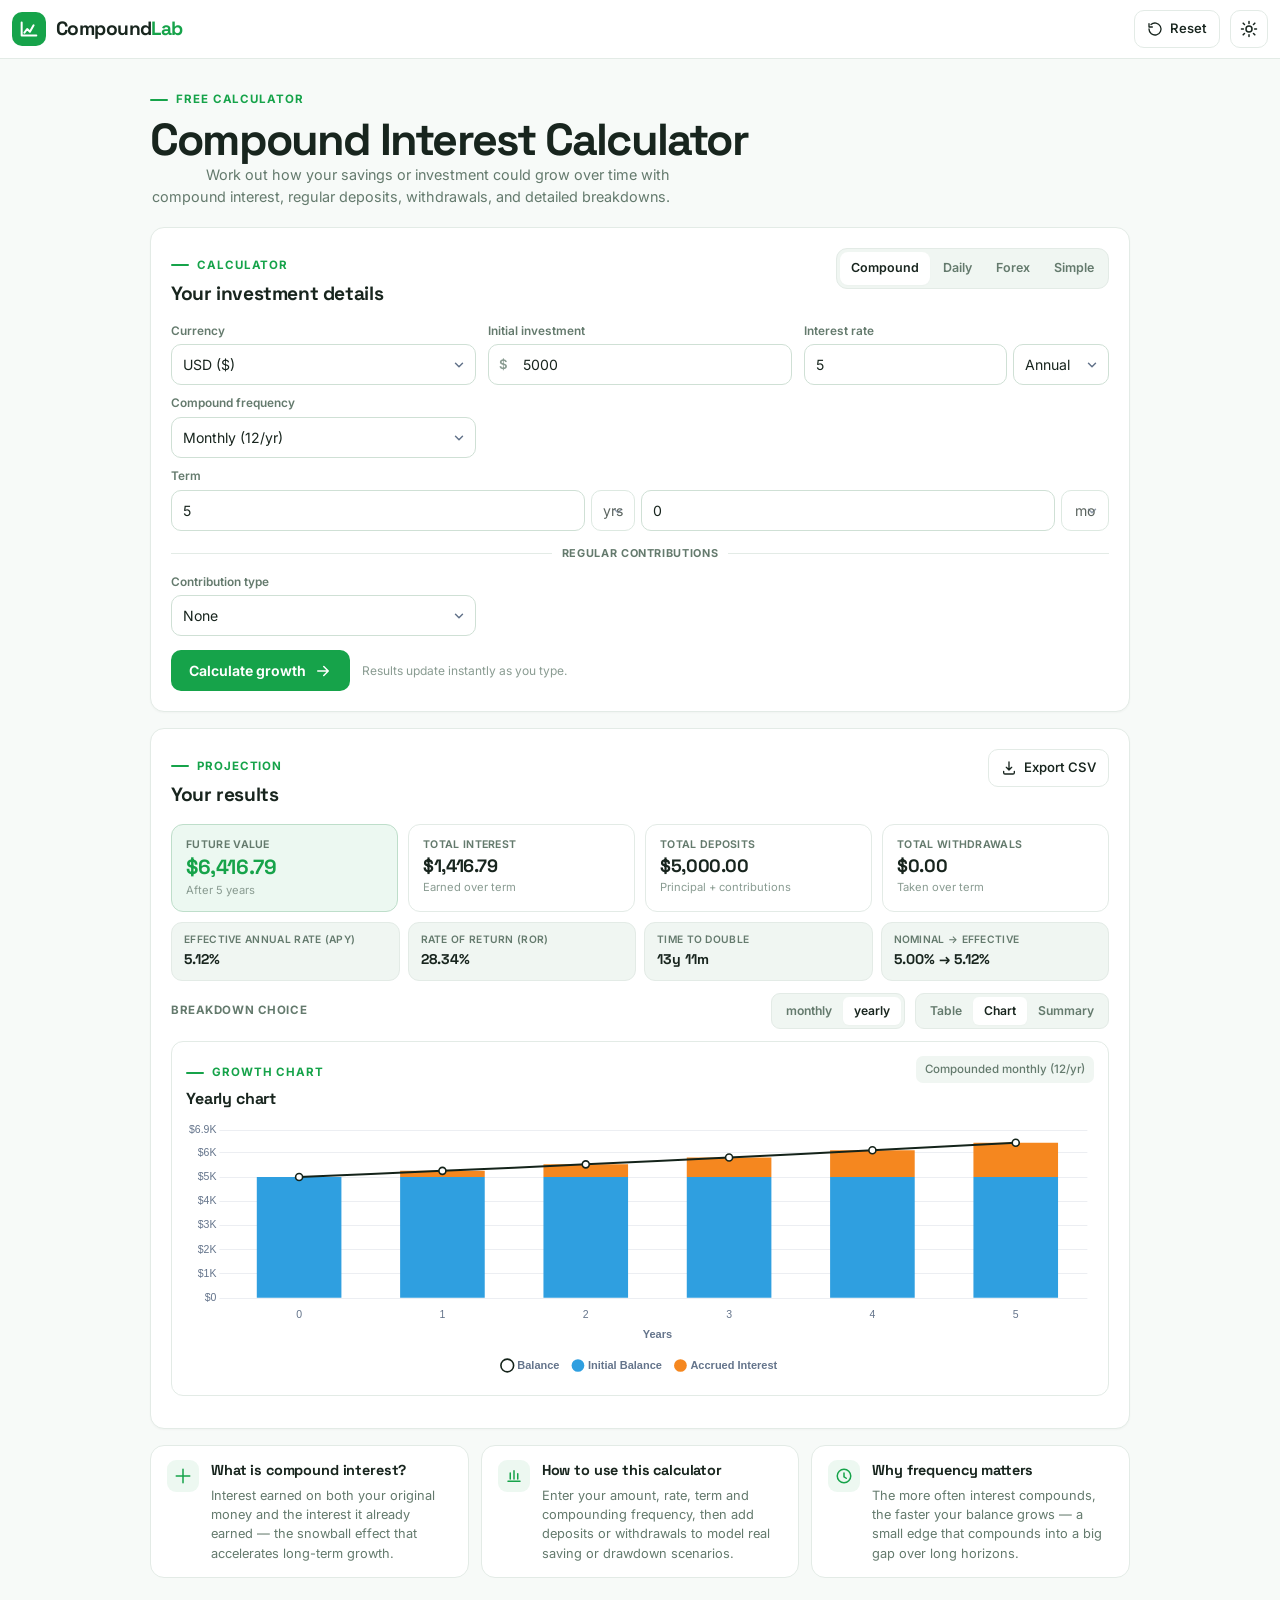
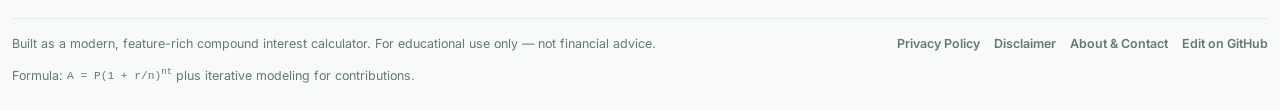
==== commit 6d778b14: "Simplify layout to clean reference-style calculator Single-column centered layout, compact hero, pla" ====
--- a/index.html
+++ b/index.html
@@ -71,11 +71,9 @@
 
   <main class="container main-content">
     <section class="hero">
-      <div>
-        <p class="eyebrow">Financial Growth Engine</p>
-        <h1>Watch your money <span class="gradient-text">compound.</span></h1>
-      </div>
-      <p class="hero-sub">Model compound growth with deposits, withdrawals, charts, and detailed breakdowns — all in one view.</p>
+      <p class="eyebrow">Free calculator</p>
+      <h1>Compound Interest Calculator</h1>
+      <p class="hero-sub">Work out how your savings or investment could grow over time with compound interest, regular deposits, withdrawals, and detailed breakdowns.</p>
     </section>
 
     <div class="calculator-shell">
--- a/styles.css
+++ b/styles.css
@@ -119,9 +119,9 @@
 [data-theme="dark"] .icon-sun { display: none; }
 [data-theme="dark"] .icon-moon { display: block; }
 
-.main-content { padding: 20px 0 32px; }
-.hero { display: flex; align-items: flex-end; justify-content: space-between; gap: 16px; margin: 0 0 16px; text-align: left; }
-.hero > :first-child { flex: 1; }
+.main-content { padding: 24px 0 40px; }
+.hero { max-width: 980px; margin: 0 auto 20px; text-align: left; }
+.hero > :first-child { max-width: 720px; }
 .eyebrow, .panel-eyebrow {
   display: inline-flex;
   align-items: center;
@@ -159,9 +159,11 @@
 
 .calculator-shell {
   display: grid;
-  grid-template-columns: minmax(0, 560px) minmax(0, 1fr);
+  grid-template-columns: 1fr;
   gap: 16px;
   align-items: start;
+  max-width: 980px;
+  margin: 0 auto;
 }
 .panel {
   background: var(--bg-elev-solid);
@@ -169,8 +171,8 @@
   border-radius: var(--radius);
   box-shadow: var(--shadow);
 }
-.form-panel { padding: 18px; position: sticky; top: 64px; }
-.results-panel { padding: 18px; min-width: 0; }
+.form-panel { padding: 20px; }
+.results-panel { padding: 20px; min-width: 0; }
 .panel-head {
   display: flex;
   align-items: flex-start;
@@ -518,6 +520,9 @@
   grid-template-columns: repeat(3, minmax(0, 1fr));
   gap: 12px;
   margin-top: 16px;
+  max-width: 980px;
+  margin-left: auto;
+  margin-right: auto;
 }
 .info-card {
   display: flex;
